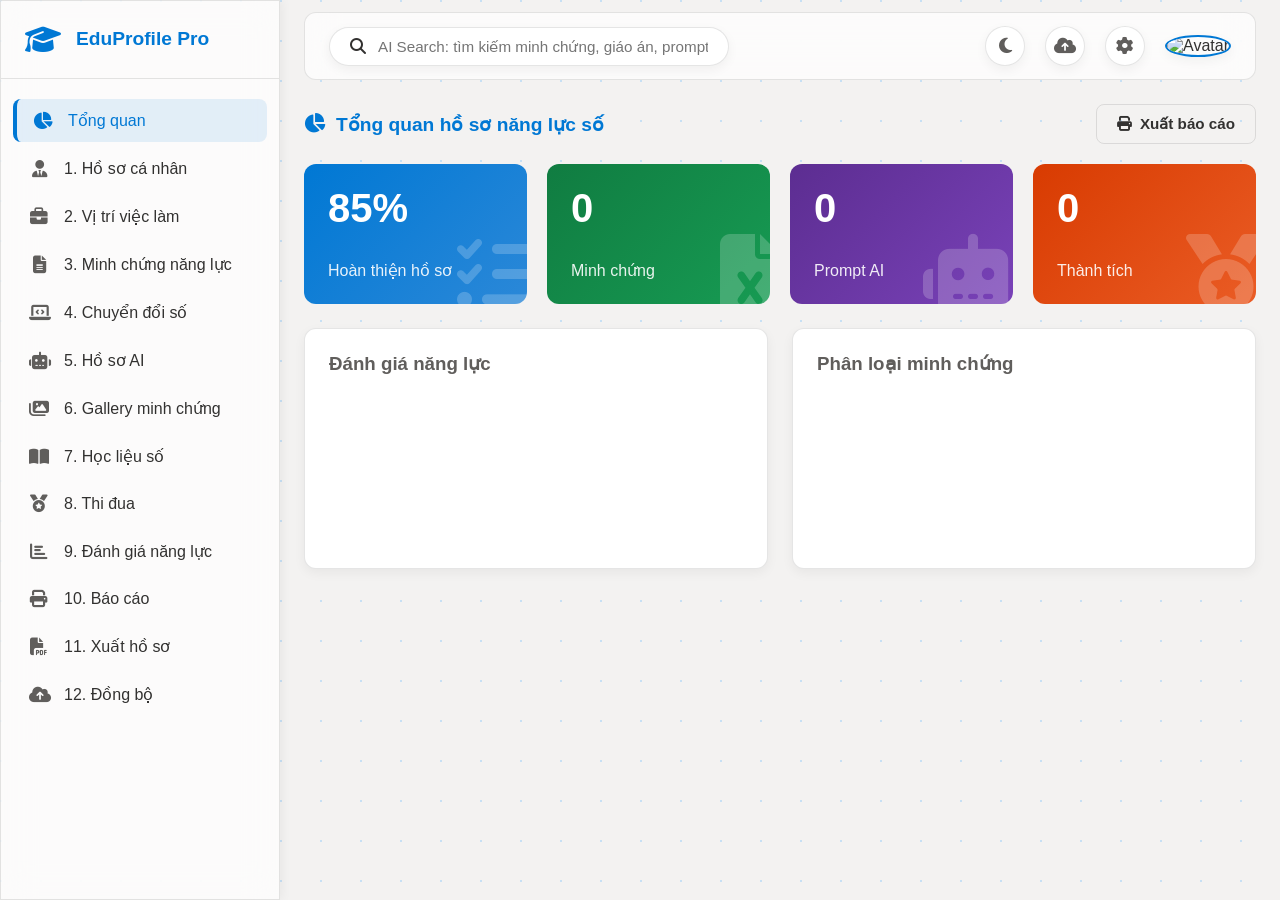
==== index.html @ e2b0c58c "first commit" ====
<!DOCTYPE html>
<html lang="vi" data-theme="light">
<head>
    <meta charset="UTF-8" />
    <meta name="viewport" content="width=device-width, initial-scale=1.0" />
    <title>Hồ Sơ Năng Lực CĐS Giáo Viên - M365 Edu</title>

    <!-- CDN Libraries (hoạt động cả offline sau khi cache) -->
    <link rel="stylesheet" href="https://cdnjs.cloudflare.com/ajax/libs/font-awesome/6.4.0/css/all.min.css" />
    <script src="https://cdn.jsdelivr.net/npm/chart.js"></script>
    <script src="https://cdnjs.cloudflare.com/ajax/libs/jspdf/2.5.1/jspdf.umd.min.js"></script>
    <script src="https://cdnjs.cloudflare.com/ajax/libs/html2canvas/1.4.1/html2canvas.min.js"></script>
    <script src="https://cdnjs.cloudflare.com/ajax/libs/xlsx/0.18.5/xlsx.full.min.js"></script>

    <!-- Global Styles -->
    <link rel="stylesheet" href="style.css" />
</head>
<body>

    <div class="app-container">
        <!-- Sidebar Navigation -->
        <aside class="sidebar glass">
            <div class="brand">
                <i class="fas fa-graduation-cap"></i>
                <span>EduProfile Pro</span>
            </div>
            <ul class="nav-links" id="main-nav">
                <li><a href="#dashboard" class="active"><i class="fas fa-chart-pie"></i> Tổng quan</a></li>
                <li><a href="#profile"><i class="fas fa-user-tie"></i> 1. Hồ sơ cá nhân</a></li>
                <li><a href="#job"><i class="fas fa-briefcase"></i> 2. Vị trí việc làm</a></li>
                <li><a href="#evidence"><i class="fas fa-file-alt"></i> 3. Minh chứng năng lực</a></li>
                <li><a href="#digital"><i class="fas fa-laptop-code"></i> 4. Chuyển đổi số</a></li>
                <li><a href="#ai"><i class="fas fa-robot"></i> 5. Hồ sơ AI</a></li>
                <li><a href="#gallery"><i class="fas fa-images"></i> 6. Gallery minh chứng</a></li>
                <li><a href="#learning"><i class="fas fa-book-open"></i> 7. Học liệu số</a></li>
                <li><a href="#competition"><i class="fas fa-medal"></i> 8. Thi đua</a></li>
                <li><a href="#assessment"><i class="fas fa-chart-bar"></i> 9. Đánh giá năng lực</a></li>
                <li><a href="#report"><i class="fas fa-print"></i> 10. Báo cáo</a></li>
                <li><a href="#export"><i class="fas fa-file-pdf"></i> 11. Xuất hồ sơ</a></li>
                <li><a href="#sync"><i class="fas fa-cloud-upload-alt"></i> 12. Đồng bộ</a></li>
            </ul>
        </aside>

        <!-- Main Content Area -->
        <main class="main-wrapper">
            <header class="top-nav glass">
                <div class="search-bar">
                    <i class="fas fa-search"></i>
                    <input type="text" id="global-search" placeholder="AI Search: tìm kiếm minh chứng, giáo án, prompt..." />
                </div>
                <div class="user-actions">
                    <button id="theme-toggle" class="btn-icon" title="Sáng/Tối"><i class="fas fa-moon"></i></button>
                    <button id="btn-sync" class="btn-icon" title="Đồng bộ đám mây"><i class="fas fa-cloud-upload-alt"></i></button>
                    <button id="btn-settings" class="btn-icon" title="Cài đặt"><i class="fas fa-cog"></i></button>
                    <div class="user-avatar">
                        <img src="https://ui-avatars.com/api/?name=G+V&background=0078D4&color=fff" id="nav-avatar" alt="Avatar" />
                    </div>
                </div>
            </header>

            <!-- Dynamic Module Container -->
            <div id="module-container" class="module-container"></div>
        </main>
    </div>

    <!-- Main Scripts (Module) -->
    <script type="module" src="app.js"></script>
</body>
</html>
---- style.css ----
/* =========================================================
   GLOBAL VARIABLES & THEME
   ========================================================= */
:root {
    --m365-blue: #0078D4;
    --m365-blue-hover: #106EBE;
    --m365-blue-light: #C7E0F4;
    --success: #107C41;
    --warning: #D83B01;
    --danger: #A4262C;
    --purple: #5C2D91;

    /* Light theme */
    --bg-color: #F3F2F1;
    --panel-bg: rgba(255, 255, 255, 0.7);
    --card-bg: #FFFFFF;
    --text-primary: #323130;
    --text-secondary: #605E5C;
    --border-color: rgba(0, 0, 0, 0.1);
    --shadow: 0 4px 12px rgba(0, 0, 0, 0.05);
    --radius: 8px;
    --transition: all 0.3s ease;
}

[data-theme="dark"] {
    --bg-color: #11100F;
    --panel-bg: rgba(37, 36, 35, 0.6);
    --card-bg: #252423;
    --text-primary: #FFFFFF;
    --text-secondary: #A19F9D;
    --border-color: rgba(255, 255, 255, 0.1);
    --shadow: 0 4px 12px rgba(0, 0, 0, 0.4);
}

/* =========================================================
   RESET & BASE
   ========================================================= */
* {
    margin: 0;
    padding: 0;
    box-sizing: border-box;
    font-family: 'Segoe UI', Tahoma, Geneva, Verdana, sans-serif;
}

body {
    background-color: var(--bg-color);
    color: var(--text-primary);
    transition: var(--transition);
    overflow: hidden;
    background-image: radial-gradient(var(--m365-blue-light) 1px, transparent 1px);
    background-size: 40px 40px;
    background-position: -19px -19px;
}

/* =========================================================
   LAYOUT
   ========================================================= */
.app-container {
    display: flex;
    height: 100vh;
    width: 100vw;
}

.glass {
    background: var(--panel-bg);
    backdrop-filter: blur(16px);
    -webkit-backdrop-filter: blur(16px);
    border: 1px solid var(--border-color);
}

/* Sidebar */
.sidebar {
    width: 280px;
    display: flex;
    flex-direction: column;
    z-index: 10;
    box-shadow: 2px 0 10px rgba(0, 0, 0, 0.05);
}

.brand {
    display: flex;
    align-items: center;
    gap: 15px;
    padding: 24px;
    color: var(--m365-blue);
    font-size: 1.2rem;
    font-weight: bold;
    border-bottom: 1px solid var(--border-color);
}
.brand i {
    font-size: 1.8rem;
}

.nav-links {
    list-style: none;
    padding: 20px 12px;
    overflow-y: auto;
    flex: 1;
}
.nav-links li {
    margin-bottom: 5px;
}
.nav-links a {
    text-decoration: none;
    color: var(--text-primary);
    padding: 12px 16px;
    border-radius: var(--radius);
    display: flex;
    align-items: center;
    gap: 15px;
    transition: var(--transition);
    font-weight: 500;
}
.nav-links a i {
    width: 20px;
    text-align: center;
    color: var(--text-secondary);
    font-size: 1.1rem;
}
.nav-links a:hover {
    background: rgba(0, 120, 212, 0.05);
}
.nav-links a.active {
    background: rgba(0, 120, 212, 0.1);
    color: var(--m365-blue);
    border-left: 4px solid var(--m365-blue);
}
.nav-links a.active i {
    color: var(--m365-blue);
}

/* Main */
.main-wrapper {
    flex: 1;
    display: flex;
    flex-direction: column;
    overflow: hidden;
    position: relative;
}

/* Top Nav */
.top-nav {
    height: 68px;
    display: flex;
    justify-content: space-between;
    align-items: center;
    padding: 0 24px;
    z-index: 5;
    margin: 12px 24px 0 24px;
    border-radius: 12px;
}
.search-bar {
    display: flex;
    align-items: center;
    background: var(--card-bg);
    border-radius: 24px;
    padding: 10px 20px;
    width: 400px;
    border: 1px solid var(--border-color);
    box-shadow: var(--shadow);
}
.search-bar input {
    border: none;
    background: transparent;
    outline: none;
    margin-left: 12px;
    color: var(--text-primary);
    width: 100%;
    font-size: 0.95rem;
}
.user-actions {
    display: flex;
    align-items: center;
    gap: 20px;
}
.btn-icon {
    background: var(--card-bg);
    border: 1px solid var(--border-color);
    font-size: 1.1rem;
    color: var(--text-secondary);
    cursor: pointer;
    width: 40px;
    height: 40px;
    border-radius: 50%;
    transition: var(--transition);
    display: grid;
    place-items: center;
    box-shadow: var(--shadow);
}
.btn-icon:hover {
    color: var(--m365-blue);
    transform: translateY(-2px);
}
.user-avatar img {
    width: 42px;
    height: 42px;
    border-radius: 50%;
    border: 2px solid var(--m365-blue);
    object-fit: cover;
    box-shadow: var(--shadow);
}

/* Module Container */
.module-container {
    flex: 1;
    padding: 24px;
    overflow-y: auto;
    scroll-behavior: smooth;
}

/* =========================================================
   UI COMPONENTS
   ========================================================= */
.card {
    background: var(--card-bg);
    border-radius: 12px;
    padding: 24px;
    box-shadow: var(--shadow);
    margin-bottom: 24px;
    border: 1px solid var(--border-color);
}
.card-header {
    margin-bottom: 20px;
    display: flex;
    justify-content: space-between;
    align-items: center;
}
.card-title {
    font-size: 1.2rem;
    font-weight: 600;
    color: var(--m365-blue);
    display: flex;
    align-items: center;
    gap: 10px;
}

.grid-2 {
    display: grid;
    grid-template-columns: 1fr 1fr;
    gap: 24px;
}
.grid-3 {
    display: grid;
    grid-template-columns: repeat(auto-fit, minmax(300px, 1fr));
    gap: 24px;
}
.grid-4 {
    display: grid;
    grid-template-columns: repeat(4, 1fr);
    gap: 20px;
}

/* Forms */
.form-group {
    margin-bottom: 16px;
}
.form-group label {
    display: block;
    margin-bottom: 8px;
    font-weight: 500;
    font-size: 0.9rem;
    color: var(--text-secondary);
}
.form-control {
    width: 100%;
    padding: 12px 16px;
    border: 1px solid var(--border-color);
    border-radius: var(--radius);
    background: var(--bg-color);
    color: var(--text-primary);
    transition: var(--transition);
    font-size: 0.95rem;
}
.form-control:focus {
    border-color: var(--m365-blue);
    outline: none;
    box-shadow: 0 0 0 3px rgba(0, 120, 212, 0.15);
    background: var(--card-bg);
}
textarea.form-control {
    resize: vertical;
    min-height: 80px;
}

.btn {
    padding: 10px 20px;
    border-radius: var(--radius);
    font-weight: 600;
    cursor: pointer;
    transition: var(--transition);
    border: none;
    display: inline-flex;
    align-items: center;
    gap: 8px;
    font-size: 0.95rem;
}
.btn-primary {
    background: var(--m365-blue);
    color: white;
}
.btn-primary:hover {
    background: var(--m365-blue-hover);
    transform: translateY(-1px);
    box-shadow: 0 4px 8px rgba(0, 120, 212, 0.3);
}
.btn-success {
    background: var(--success);
    color: white;
}
.btn-success:hover {
    background: #0d6b36;
}
.btn-danger {
    background: var(--danger);
    color: white;
}
.btn-outline {
    background: transparent;
    border: 1px solid var(--border-color);
    color: var(--text-primary);
}
.btn-outline:hover {
    background: var(--bg-color);
    border-color: var(--m365-blue);
    color: var(--m365-blue);
}

/* KPI Cards */
.kpi-card {
    padding: 24px;
    border-radius: 12px;
    color: white;
    display: flex;
    flex-direction: column;
    justify-content: space-between;
    height: 140px;
    position: relative;
    overflow: hidden;
}
.kpi-card i {
    position: absolute;
    right: -10px;
    bottom: -10px;
    font-size: 5rem;
    opacity: 0.2;
}
.kpi-value {
    font-size: 2.5rem;
    font-weight: bold;
    line-height: 1;
    margin-bottom: 10px;
    z-index: 1;
}
.kpi-label {
    font-size: 1rem;
    opacity: 0.9;
    z-index: 1;
    font-weight: 500;
}

/* Tables */
.table-responsive {
    overflow-x: auto;
}
table {
    width: 100%;
    border-collapse: collapse;
    margin-top: 10px;
}
th,
td {
    padding: 12px 16px;
    text-align: left;
    border-bottom: 1px solid var(--border-color);
}
th {
    background-color: rgba(0, 0, 0, 0.02);
    font-weight: 600;
    color: var(--text-secondary);
}
tr:hover {
    background-color: rgba(0, 0, 0, 0.01);
}

/* Badges */
.badge {
    padding: 4px 10px;
    border-radius: 12px;
    font-size: 0.8rem;
    font-weight: 600;
}
.badge-blue {
    background: rgba(0, 120, 212, 0.1);
    color: var(--m365-blue);
}
.badge-green {
    background: rgba(16, 124, 65, 0.1);
    color: var(--success);
}
.badge-purple {
    background: rgba(92, 45, 145, 0.1);
    color: var(--purple);
}
.badge-warning {
    background: rgba(216, 59, 1, 0.1);
    color: var(--warning);
}

/* Animations */
.fade-in {
    animation: fadeIn 0.4s ease-out;
}
@keyframes fadeIn {
    from {
        opacity: 0;
        transform: translateY(15px);
    }
    to {
        opacity: 1;
        transform: translateY(0);
    }
}

/* Gallery */
.gallery-grid {
    display: grid;
    grid-template-columns: repeat(auto-fill, minmax(200px, 1fr));
    gap: 16px;
}
.gallery-item {
    border: 1px solid var(--border-color);
    border-radius: var(--radius);
    overflow: hidden;
    background: var(--bg-color);
    transition: var(--transition);
}
.gallery-item:hover {
    transform: scale(1.02);
    box-shadow: var(--shadow);
}
.gallery-item img,
.gallery-item video {
    width: 100%;
    height: 150px;
    object-fit: cover;
}
.gallery-item .info {
    padding: 8px 12px;
    font-size: 0.85rem;
    color: var(--text-secondary);
}

/* Upload area */
.upload-zone {
    border: 2px dashed var(--border-color);
    border-radius: var(--radius);
    padding: 40px 20px;
    text-align: center;
    color: var(--text-secondary);
    transition: var(--transition);
    cursor: pointer;
}
.upload-zone:hover {
    border-color: var(--m365-blue);
    background: rgba(0, 120, 212, 0.05);
}

/* Responsive */
@media (max-width: 1024px) {
    .grid-2,
    .grid-4 {
        grid-template-columns: 1fr 1fr;
    }
}
@media (max-width: 768px) {
    .sidebar {
        width: 80px;
    }
    .sidebar .brand span,
    .sidebar .nav-links a span {
        display: none;
    }
    .sidebar .nav-links a {
        justify-content: center;
        padding: 12px;
    }
    .search-bar {
        width: 200px;
    }
    .grid-2,
    .grid-4 {
        grid-template-columns: 1fr;
    }
}
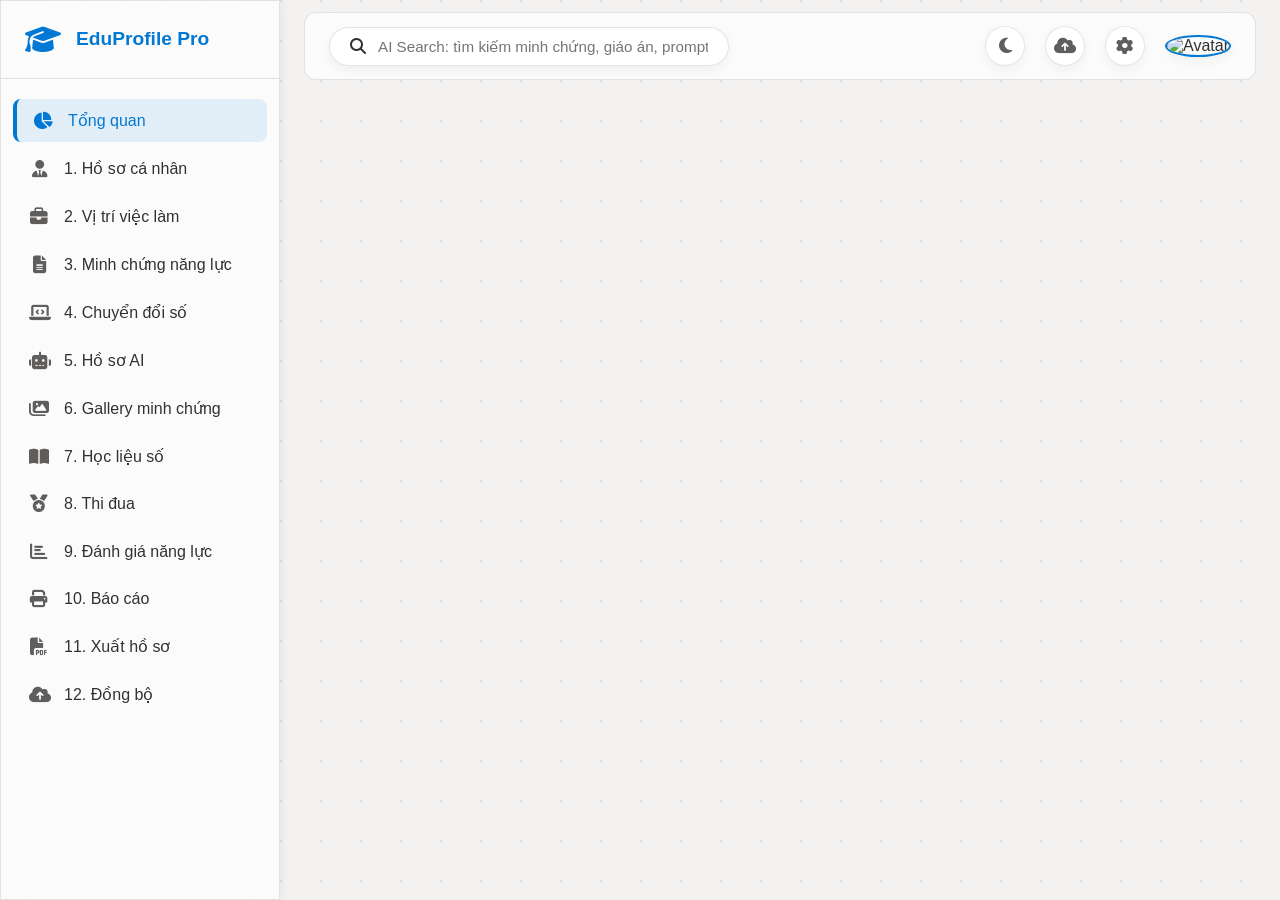
==== commit ca4ce0d5: "Sửa 1" ====
--- a/index.html
+++ b/index.html
@@ -5,20 +5,17 @@
     <meta name="viewport" content="width=device-width, initial-scale=1.0" />
     <title>Hồ Sơ Năng Lực CĐS Giáo Viên - M365 Edu</title>
 
-    <!-- CDN Libraries (hoạt động cả offline sau khi cache) -->
     <link rel="stylesheet" href="https://cdnjs.cloudflare.com/ajax/libs/font-awesome/6.4.0/css/all.min.css" />
     <script src="https://cdn.jsdelivr.net/npm/chart.js"></script>
     <script src="https://cdnjs.cloudflare.com/ajax/libs/jspdf/2.5.1/jspdf.umd.min.js"></script>
     <script src="https://cdnjs.cloudflare.com/ajax/libs/html2canvas/1.4.1/html2canvas.min.js"></script>
     <script src="https://cdnjs.cloudflare.com/ajax/libs/xlsx/0.18.5/xlsx.full.min.js"></script>
 
-    <!-- Global Styles -->
     <link rel="stylesheet" href="style.css" />
 </head>
 <body>
 
     <div class="app-container">
-        <!-- Sidebar Navigation -->
         <aside class="sidebar glass">
             <div class="brand">
                 <i class="fas fa-graduation-cap"></i>
@@ -41,7 +38,6 @@
             </ul>
         </aside>
 
-        <!-- Main Content Area -->
         <main class="main-wrapper">
             <header class="top-nav glass">
                 <div class="search-bar">
@@ -49,6 +45,12 @@
                     <input type="text" id="global-search" placeholder="AI Search: tìm kiếm minh chứng, giáo án, prompt..." />
                 </div>
                 <div class="user-actions">
+                    <button id="btn-google-login" class="btn btn-primary" style="font-size: 0.85rem; padding: 6px 12px; display: none;">
+                        <i class="fab fa-google"></i> Đăng nhập
+                    </button>
+                    <button id="btn-google-logout" class="btn btn-outline" style="font-size: 0.85rem; padding: 6px 12px; display: none;">
+                        Đăng xuất
+                    </button>
                     <button id="theme-toggle" class="btn-icon" title="Sáng/Tối"><i class="fas fa-moon"></i></button>
                     <button id="btn-sync" class="btn-icon" title="Đồng bộ đám mây"><i class="fas fa-cloud-upload-alt"></i></button>
                     <button id="btn-settings" class="btn-icon" title="Cài đặt"><i class="fas fa-cog"></i></button>
@@ -58,12 +60,10 @@
                 </div>
             </header>
 
-            <!-- Dynamic Module Container -->
             <div id="module-container" class="module-container"></div>
         </main>
     </div>
 
-    <!-- Main Scripts (Module) -->
     <script type="module" src="app.js"></script>
 </body>
 </html>
